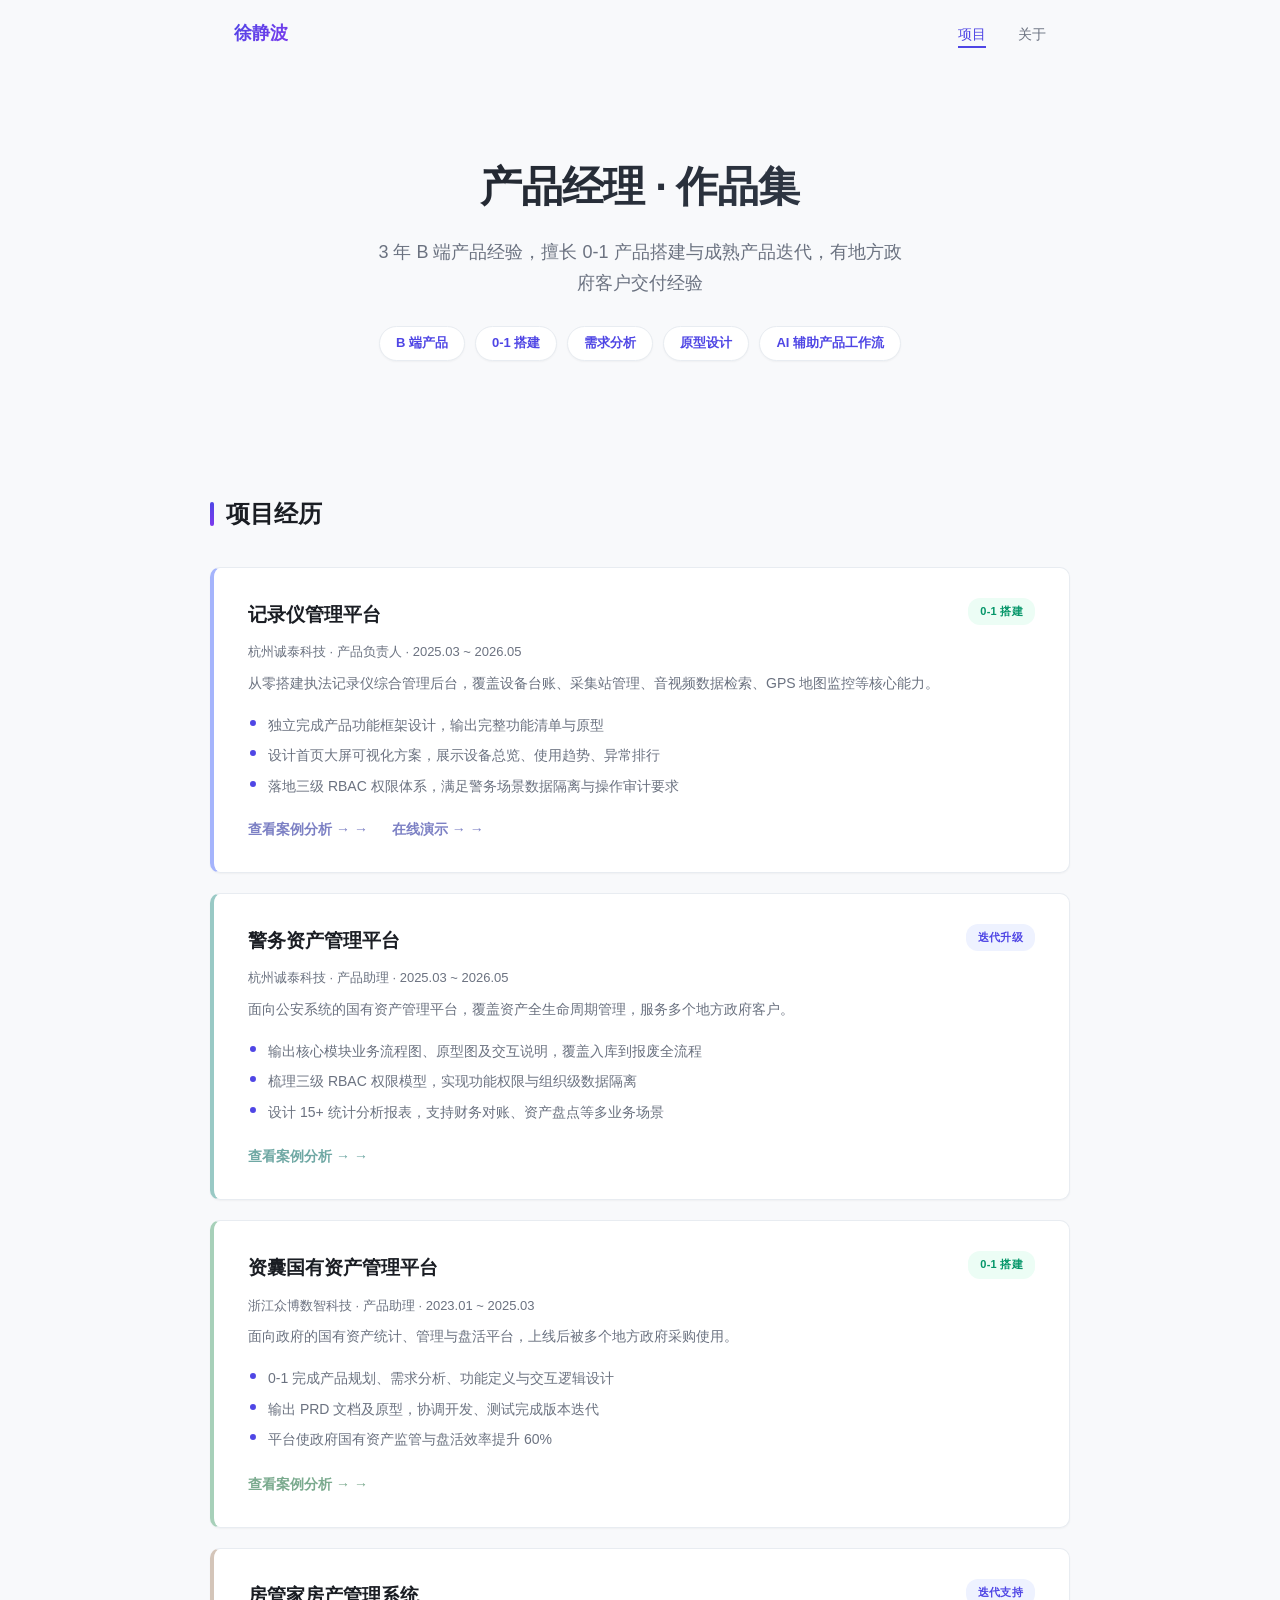
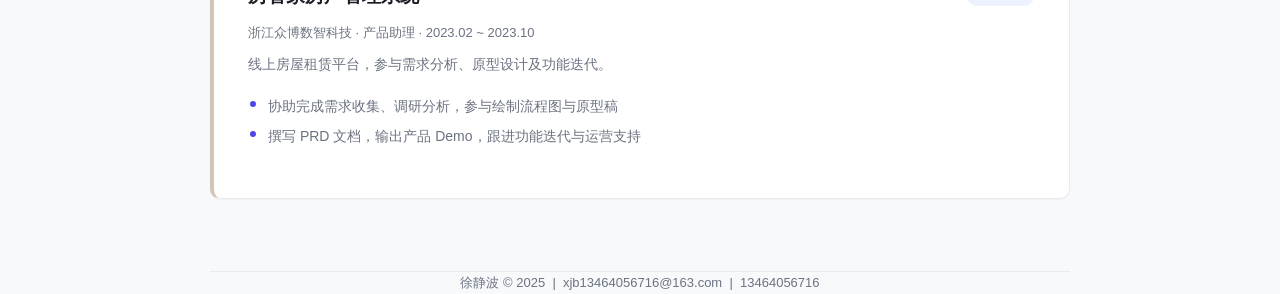
==== index.html @ 1524595a "初始提交：作品集网站" ====
<!DOCTYPE html>
<html lang="zh-CN">
<head>
  <meta charset="UTF-8">
  <meta name="viewport" content="width=device-width, initial-scale=1.0">
  <title>徐静波 | 产品经理作品集</title>
  <link rel="stylesheet" href="css/style.css">
</head>
<body>

<nav>
  <a href="index.html" class="logo">徐静波</a>
  <ul class="nav-links">
    <li><a href="index.html" class="active">项目</a></li>
    <li><a href="about.html">关于</a></li>
  </ul>
</nav>

<section class="hero container">
  <h1>产品经理 · 作品集</h1>
  <p class="subtitle">3 年 B 端产品经验，擅长 0-1 产品搭建与成熟产品迭代，有地方政府客户交付经验</p>
  <div class="tags">
    <span class="tag">B 端产品</span>
    <span class="tag">0-1 搭建</span>
    <span class="tag">需求分析</span>
    <span class="tag">原型设计</span>
    <span class="tag">AI 辅助产品工作流</span>
  </div>
</section>

<section class="section container">
  <h2 class="section-title">项目经历</h2>

  <div class="project-grid">

    <!-- Project 1: 记录仪管理平台 -->
    <div class="project-card">
      <div class="card-header">
        <h3>记录仪管理平台</h3>
        <span class="badge badge-new">0-1 搭建</span>
      </div>
      <p class="role">杭州诚泰科技 · 产品负责人 · 2025.03 ~ 2026.05</p>
      <p class="desc">从零搭建执法记录仪综合管理后台，覆盖设备台账、采集站管理、音视频数据检索、GPS 地图监控等核心能力。</p>
      <ul class="highlights">
        <li>独立完成产品功能框架设计，输出完整功能清单与原型</li>
        <li>设计首页大屏可视化方案，展示设备总览、使用趋势、异常排行</li>
        <li>落地三级 RBAC 权限体系，满足警务场景数据隔离与操作审计要求</li>
      </ul>
      <div class="card-links">
        <a href="projects/recorder.html" class="card-link">查看案例分析 →</a>
        <a href="http://localhost:3001" class="card-link" target="_blank">在线演示 →</a>
      </div>
    </div>

    <!-- Project 2: 警务资产管理平台 -->
    <div class="project-card">
      <div class="card-header">
        <h3>警务资产管理平台</h3>
        <span class="badge badge-iter">迭代升级</span>
      </div>
      <p class="role">杭州诚泰科技 · 产品助理 · 2025.03 ~ 2026.05</p>
      <p class="desc">面向公安系统的国有资产管理平台，覆盖资产全生命周期管理，服务多个地方政府客户。</p>
      <ul class="highlights">
        <li>输出核心模块业务流程图、原型图及交互说明，覆盖入库到报废全流程</li>
        <li>梳理三级 RBAC 权限模型，实现功能权限与组织级数据隔离</li>
        <li>设计 15+ 统计分析报表，支持财务对账、资产盘点等多业务场景</li>
      </ul>
      <a href="projects/asset.html" class="card-link">查看案例分析 →</a>
    </div>

    <!-- Project 3: 资囊资产管理平台 -->
    <div class="project-card">
      <div class="card-header">
        <h3>资囊国有资产管理平台</h3>
        <span class="badge badge-new">0-1 搭建</span>
      </div>
      <p class="role">浙江众博数智科技 · 产品助理 · 2023.01 ~ 2025.03</p>
      <p class="desc">面向政府的国有资产统计、管理与盘活平台，上线后被多个地方政府采购使用。</p>
      <ul class="highlights">
        <li>0-1 完成产品规划、需求分析、功能定义与交互逻辑设计</li>
        <li>输出 PRD 文档及原型，协调开发、测试完成版本迭代</li>
        <li>平台使政府国有资产监管与盘活效率提升 60%</li>
      </ul>
      <a href="projects/asset.html#zisang" class="card-link">查看案例分析 →</a>
    </div>

    <!-- Project 4: 房管家房产管理系统 -->
    <div class="project-card">
      <div class="card-header">
        <h3>房管家房产管理系统</h3>
        <span class="badge badge-iter">迭代支持</span>
      </div>
      <p class="role">浙江众博数智科技 · 产品助理 · 2023.02 ~ 2023.10</p>
      <p class="desc">线上房屋租赁平台，参与需求分析、原型设计及功能迭代。</p>
      <ul class="highlights">
        <li>协助完成需求收集、调研分析，参与绘制流程图与原型稿</li>
        <li>撰写 PRD 文档，输出产品 Demo，跟进功能迭代与运营支持</li>
      </ul>
    </div>

  </div>
</section>

<footer class="container">
  <p>徐静波 &copy; 2025 &nbsp;|&nbsp; xjb13464056716@163.com &nbsp;|&nbsp; 13464056716</p>
</footer>

</body>
</html>
---- css/style.css ----
/* ===== Reset & Base ===== */
*, *::before, *::after { box-sizing: border-box; margin: 0; padding: 0; }

:root {
  --bg: #f8f9fb;
  --surface: #fff;
  --border: #e8ecf1;
  --text: #1a1d23;
  --text-muted: #6b7280;
  --accent: #4f46e5;
  --accent-2: #7c3aed;
  --accent-light: #eef2ff;
  --green: #059669;
  --green-light: #ecfdf5;
  --orange: #ea580c;
  --orange-light: #fff7ed;
  --teal: #0d9488;
  --teal-light: #f0fdfa;
  --radius: 10px;
  --radius-sm: 6px;
  --max-width: 860px;
  --shadow-sm: 0 1px 2px rgba(0,0,0,.04);
  --shadow-md: 0 4px 20px rgba(0,0,0,.06);
  --shadow-lg: 0 8px 40px rgba(0,0,0,.08);
}

html { scroll-behavior: smooth; }

body {
  font-family: -apple-system, BlinkMacSystemFont, "Segoe UI", "PingFang SC", "Microsoft YaHei", sans-serif;
  background: var(--bg);
  color: var(--text);
  line-height: 1.75;
  font-size: 15px;
  -webkit-font-smoothing: antialiased;
}

a { color: var(--accent); text-decoration: none; transition: color .15s; }
a:hover { color: var(--accent-2); }

/* ===== Nav ===== */
nav {
  max-width: var(--max-width);
  margin: 0 auto;
  padding: 18px 24px 0;
  display: flex;
  justify-content: space-between;
  align-items: center;
}

nav .logo {
  font-weight: 800;
  font-size: 18px;
  color: var(--text);
  background: linear-gradient(135deg, var(--accent), var(--accent-2));
  -webkit-background-clip: text;
  -webkit-text-fill-color: transparent;
  background-clip: text;
}
nav .logo:hover { opacity: .8; }

nav .nav-links { display: flex; gap: 32px; list-style: none; }
nav .nav-links a {
  color: var(--text-muted);
  font-size: 14px;
  font-weight: 500;
  padding-bottom: 4px;
  border-bottom: 2px solid transparent;
  transition: color .15s, border-color .15s;
}
nav .nav-links a:hover,
nav .nav-links a.active { color: var(--accent); border-bottom-color: var(--accent); text-decoration: none; }

/* ===== Layout ===== */
.container { max-width: var(--max-width); margin: 0 auto; padding: 0 24px; }

.section { padding: 72px 0; }
.section-title {
  font-size: 24px;
  font-weight: 800;
  margin-bottom: 32px;
  display: flex;
  align-items: center;
  gap: 12px;
  position: relative;
  z-index: 1;
}
.section-title::before {
  content: "";
  display: inline-block;
  width: 4px;
  height: 24px;
  background: linear-gradient(180deg, var(--accent), var(--accent-2));
  border-radius: 2px;
}

/* ===== Hero ===== */
.hero { padding: 100px 0 60px; text-align: center; }

.hero h1 {
  font-size: 42px;
  font-weight: 900;
  letter-spacing: -1px;
  margin-bottom: 14px;
  background: linear-gradient(135deg, var(--text) 0%, #374151 100%);
  -webkit-background-clip: text;
  -webkit-text-fill-color: transparent;
  background-clip: text;
}
.hero .subtitle {
  font-size: 18px;
  color: var(--text-muted);
  max-width: 540px;
  margin: 0 auto 28px;
  line-height: 1.7;
}
.hero .tags {
  display: flex;
  gap: 10px;
  justify-content: center;
  flex-wrap: wrap;
  position: relative;
  z-index: 1;
}
.hero .tag {
  background: var(--surface);
  color: var(--accent);
  padding: 5px 16px;
  border-radius: 20px;
  font-size: 13px;
  font-weight: 600;
  border: 1px solid var(--border);
  box-shadow: var(--shadow-sm);
  transition: transform .15s, box-shadow .15s;
}
.hero .tag:hover { transform: translateY(-1px); box-shadow: var(--shadow-md); }

/* ===== Project Cards ===== */
.project-grid { display: flex; flex-direction: column; gap: 20px; }

.project-card {
  background: var(--surface);
  border: 1px solid var(--border);
  border-left: 4px solid var(--accent);
  border-radius: var(--radius);
  padding: 30px 34px;
  box-shadow: var(--shadow-sm);
  transition: box-shadow .25s, transform .25s, border-left-color .25s;
}
.project-card:hover {
  box-shadow: var(--shadow-lg);
  transform: translateY(-2px);
}

.project-card .card-header { display: flex; justify-content: space-between; align-items: flex-start; gap: 16px; margin-bottom: 10px; }
.project-card h3 { font-size: 19px; font-weight: 700; }

.project-card .badge {
  font-size: 11px;
  padding: 4px 12px;
  border-radius: 12px;
  font-weight: 700;
  white-space: nowrap;
  letter-spacing: .3px;
  text-transform: uppercase;
}
.badge-new { background: var(--green-light); color: var(--green); }
.badge-iter { background: var(--accent-light); color: var(--accent); }

.project-card .role { font-size: 13px; color: var(--text-muted); margin-bottom: 8px; }
.project-card .desc { font-size: 14px; color: var(--text-muted); margin-bottom: 14px; line-height: 1.7; }
.project-card .highlights { list-style: none; margin-bottom: 16px; }
.project-card .highlights li {
  font-size: 14px;
  padding: 3px 0 3px 20px;
  position: relative;
  color: var(--text-muted);
}
.project-card .highlights li::before {
  content: "";
  position: absolute;
  left: 2px;
  top: 10px;
  width: 6px;
  height: 6px;
  background: var(--accent);
  border-radius: 50%;
}

.project-card .card-link {
  font-size: 14px;
  font-weight: 700;
  display: inline-flex;
  align-items: center;
  gap: 4px;
}
.project-card .card-link::after { content: " →"; transition: transform .15s; }
.project-card .card-link:hover::after { transform: translateX(3px); }
.project-card .card-links { display: flex; gap: 24px; }

/* Color variants for cards — muted tones */
.project-card:nth-child(1) { border-left-color: #a5b4fc; }
.project-card:nth-child(2) { border-left-color: #99c9c5; }
.project-card:nth-child(3) { border-left-color: #a7d0b9; }
.project-card:nth-child(4) { border-left-color: #d4c5b9; }
.project-card:nth-child(1) .card-link,
.project-card:nth-child(1) .highlights li::before { color: #7c80c4; }
.project-card:nth-child(2) .card-link,
.project-card:nth-child(2) .highlights li::before { color: #6fa8a4; }
.project-card:nth-child(3) .card-link,
.project-card:nth-child(3) .highlights li::before { color: #7aaa8e; }
.project-card:nth-child(4) .card-link,
.project-card:nth-child(4) .highlights li::before { color: #b0a094; }

/* ===== Project Detail Page ===== */
.page-header {
  padding: 60px 0 24px;
  position: relative;
}
.page-header h1 { font-size: 32px; font-weight: 900; letter-spacing: -.5px; }
.page-header .meta { color: var(--text-muted); font-size: 14px; margin-top: 8px; }

.content-block { margin-bottom: 44px; }
.content-block h2 {
  font-size: 20px;
  font-weight: 800;
  margin-bottom: 16px;
  padding-bottom: 10px;
  border-bottom: 3px solid #e5e7eb;
}
.content-block p { color: var(--text-muted); margin-bottom: 12px; line-height: 1.8; }
.content-block ul { padding-left: 20px; color: var(--text-muted); }
.content-block ul li { margin-bottom: 8px; line-height: 1.7; }
.content-block ul li strong { color: var(--text); }

.feature-grid { display: grid; grid-template-columns: 1fr 1fr; gap: 10px; }
.feature-item {
  background: var(--accent-light);
  padding: 12px 18px;
  border-radius: var(--radius-sm);
  font-size: 14px;
  color: var(--text);
  font-weight: 500;
  border-left: 3px solid var(--accent);
  transition: transform .15s;
}
.feature-item:hover { transform: translateX(3px); }

.module-list { display: grid; grid-template-columns: 1fr 1fr; gap: 16px; }
.module-card {
  background: var(--surface);
  border: 1px solid var(--border);
  border-radius: var(--radius);
  padding: 22px 26px;
  box-shadow: var(--shadow-sm);
  transition: box-shadow .2s, transform .2s;
}
.module-card:hover { box-shadow: var(--shadow-md); transform: translateY(-1px); }
.module-card h4 { font-size: 15px; font-weight: 700; margin-bottom: 6px; }
.module-card p { font-size: 13px; color: var(--text-muted); }

/* ===== About Page ===== */
.skill-group { margin-bottom: 26px; }
.skill-group h3 {
  font-size: 15px;
  font-weight: 700;
  margin-bottom: 10px;
  color: var(--text);
  display: flex;
  align-items: center;
  gap: 8px;
}
.skill-group h3::before {
  content: "";
  display: inline-block;
  width: 8px;
  height: 8px;
  background: var(--accent);
  border-radius: 50%;
}

.skill-tags { display: flex; flex-wrap: wrap; gap: 8px; }
.skill-tag {
  background: var(--surface);
  border: 1px solid var(--border);
  padding: 5px 16px;
  border-radius: 20px;
  font-size: 13px;
  font-weight: 500;
  color: var(--text-muted);
  transition: all .15s;
}
.skill-tag:hover { border-color: var(--accent); color: var(--accent); background: var(--accent-light); }

.timeline { position: relative; padding-left: 28px; border-left: 2px solid var(--border); }
.timeline-item { margin-bottom: 32px; position: relative; }
.timeline-item::before {
  content: "";
  position: absolute;
  left: -33px;
  top: 4px;
  width: 10px;
  height: 10px;
  background: var(--accent);
  border-radius: 50%;
  border: 2px solid var(--bg);
}
.timeline-item .time { font-size: 13px; color: var(--accent); font-weight: 600; margin-bottom: 2px; }
.timeline-item h4 { font-size: 17px; font-weight: 700; }
.timeline-item .company { font-size: 14px; color: var(--text-muted); }

/* ===== Footer ===== */
footer {
  text-align: center;
  padding: 40px 24px;
  color: var(--text-muted);
  font-size: 13px;
  border-top: 1px solid var(--border);
  margin-top: 60px;
}

/* ===== Demo Banner ===== */
.demo-banner {
  background: linear-gradient(135deg, var(--accent), var(--accent-2));
  color: #fff;
  text-align: center;
  padding: 24px 32px;
  border-radius: var(--radius);
  margin: 32px 0;
  box-shadow: 0 4px 24px rgba(79,70,229,.25);
}
.demo-banner p { color: rgba(255,255,255,.9); margin-bottom: 12px; font-size: 14px; }
.demo-btn {
  display: inline-block;
  background: #fff;
  color: var(--accent);
  padding: 10px 28px;
  border-radius: var(--radius-sm);
  font-weight: 700;
  font-size: 14px;
  transition: transform .2s, box-shadow .2s;
  box-shadow: 0 2px 8px rgba(0,0,0,.1);
}
.demo-btn:hover { text-decoration: none; transform: scale(1.04); box-shadow: 0 4px 16px rgba(0,0,0,.15); }

/* ===== Back Link ===== */
.back-link {
  display: inline-flex;
  align-items: center;
  gap: 4px;
  font-size: 14px;
  color: var(--text-muted);
  margin-bottom: 24px;
  font-weight: 500;
  transition: color .15s;
}
.back-link:hover { color: var(--accent); }

/* ===== Responsive ===== */
@media (max-width: 640px) {
  .hero { padding: 60px 0 40px; }
  .hero h1 { font-size: 30px; }
  .hero .subtitle { font-size: 15px; }
  .hero::before { width: 300px; height: 300px; top: -60px; }
  .feature-grid, .module-list { grid-template-columns: 1fr; }
  .project-card { padding: 22px 20px; }
  .project-card .card-header { flex-direction: column; gap: 6px; }
  nav .nav-links { gap: 18px; }
  .page-header h1 { font-size: 26px; }
}
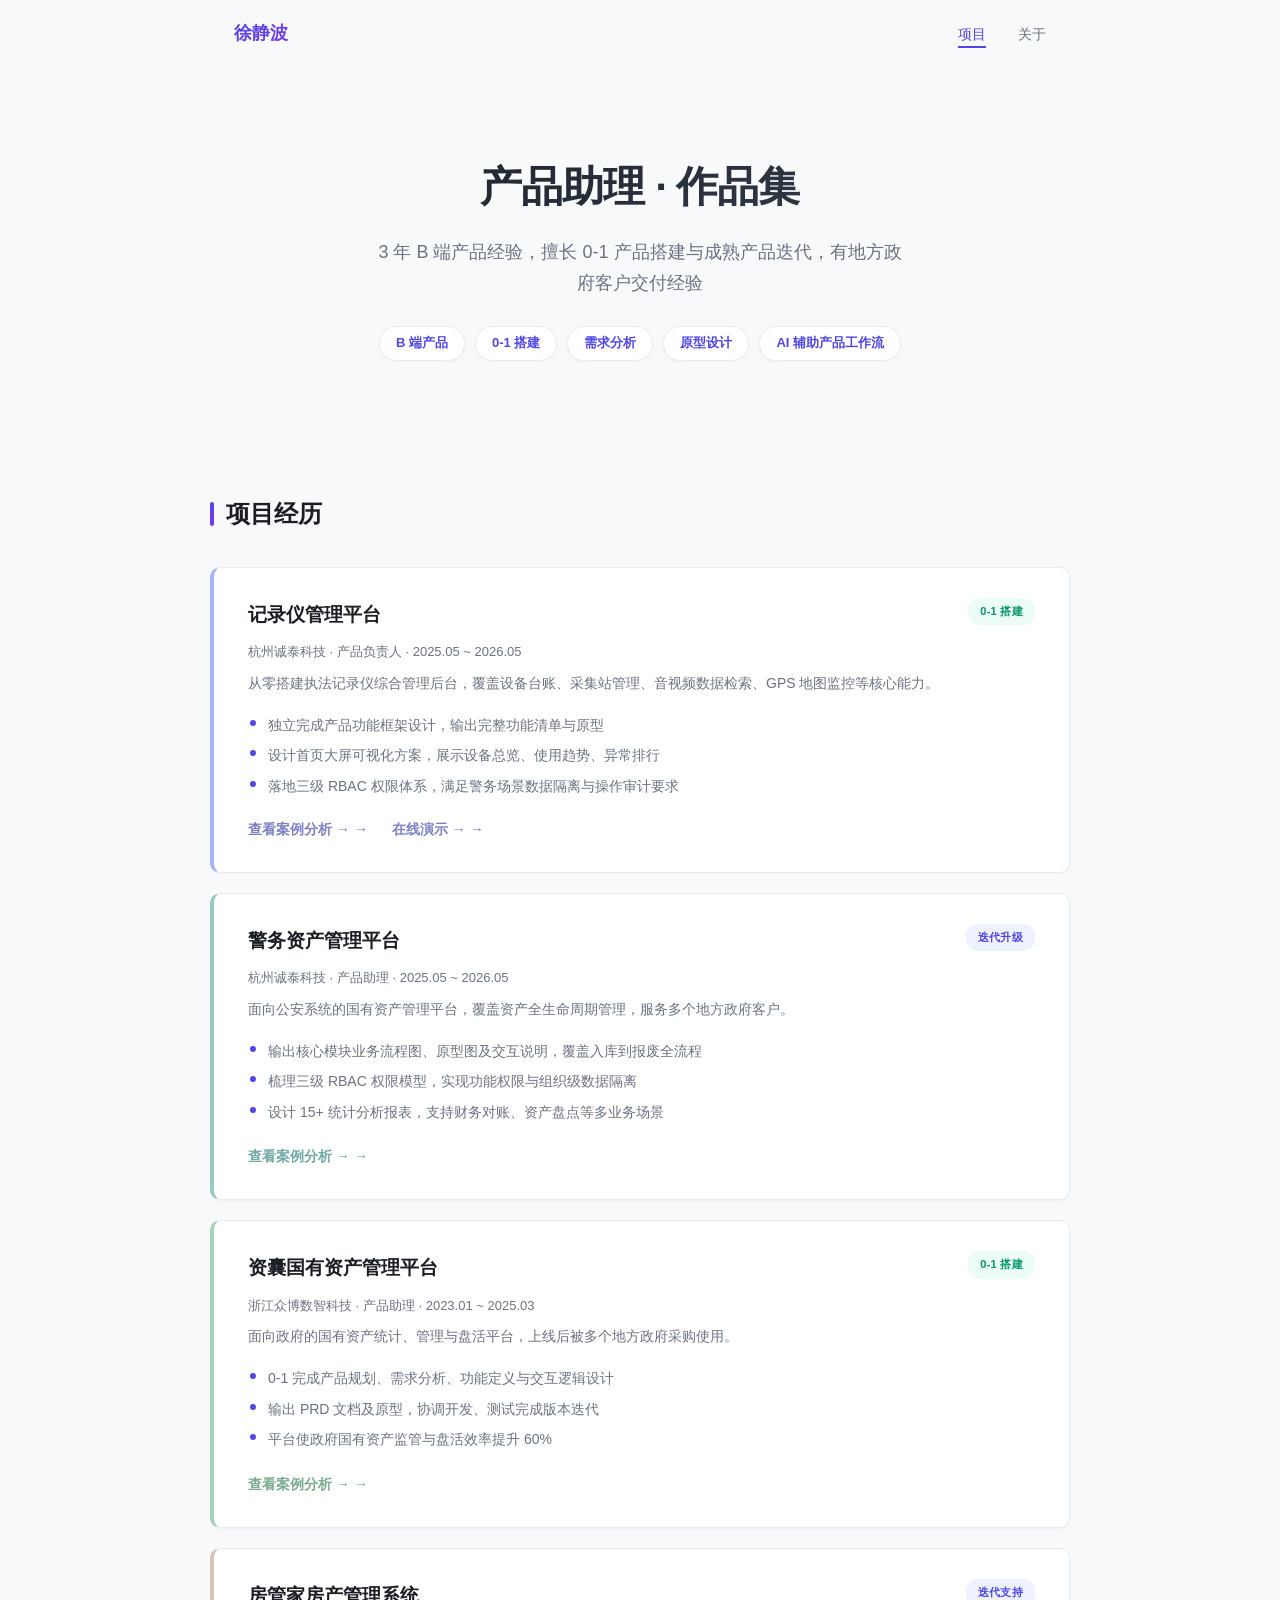
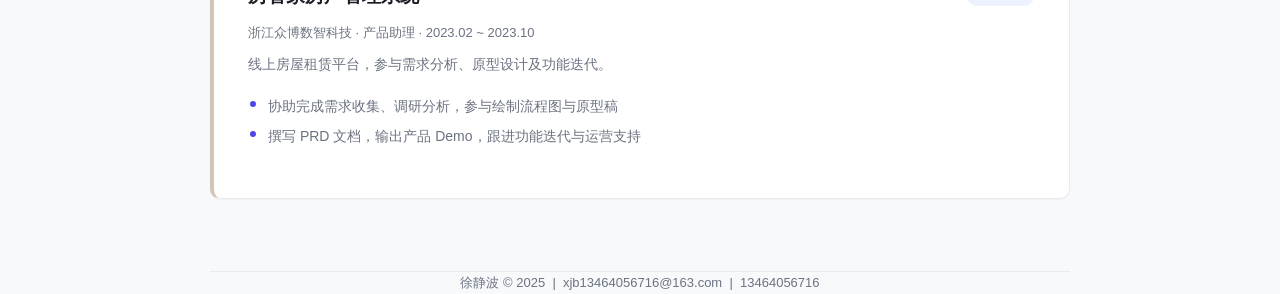
==== commit eabd3bb8: "更新: 诚泰项目开始时间改为2025.05，标题改为产品助理" ====
--- a/index.html
+++ b/index.html
@@ -3,7 +3,7 @@
 <head>
   <meta charset="UTF-8">
   <meta name="viewport" content="width=device-width, initial-scale=1.0">
-  <title>徐静波 | 产品经理作品集</title>
+  <title>徐静波 | 产品助理作品集</title>
   <link rel="stylesheet" href="css/style.css">
 </head>
 <body>
@@ -17,7 +17,7 @@
 </nav>
 
 <section class="hero container">
-  <h1>产品经理 · 作品集</h1>
+  <h1>产品助理 · 作品集</h1>
   <p class="subtitle">3 年 B 端产品经验，擅长 0-1 产品搭建与成熟产品迭代，有地方政府客户交付经验</p>
   <div class="tags">
     <span class="tag">B 端产品</span>
@@ -39,7 +39,7 @@
         <h3>记录仪管理平台</h3>
         <span class="badge badge-new">0-1 搭建</span>
       </div>
-      <p class="role">杭州诚泰科技 · 产品负责人 · 2025.03 ~ 2026.05</p>
+      <p class="role">杭州诚泰科技 · 产品负责人 · 2025.05 ~ 2026.05</p>
       <p class="desc">从零搭建执法记录仪综合管理后台，覆盖设备台账、采集站管理、音视频数据检索、GPS 地图监控等核心能力。</p>
       <ul class="highlights">
         <li>独立完成产品功能框架设计，输出完整功能清单与原型</li>
@@ -48,7 +48,7 @@
       </ul>
       <div class="card-links">
         <a href="projects/recorder.html" class="card-link">查看案例分析 →</a>
-        <a href="http://localhost:3001" class="card-link" target="_blank">在线演示 →</a>
+        <a href="https://xujingbo0123-star.github.io/" class="card-link" target="_blank">在线演示 →</a>
       </div>
     </div>
 
@@ -58,7 +58,7 @@
         <h3>警务资产管理平台</h3>
         <span class="badge badge-iter">迭代升级</span>
       </div>
-      <p class="role">杭州诚泰科技 · 产品助理 · 2025.03 ~ 2026.05</p>
+      <p class="role">杭州诚泰科技 · 产品助理 · 2025.05 ~ 2026.05</p>
       <p class="desc">面向公安系统的国有资产管理平台，覆盖资产全生命周期管理，服务多个地方政府客户。</p>
       <ul class="highlights">
         <li>输出核心模块业务流程图、原型图及交互说明，覆盖入库到报废全流程</li>
